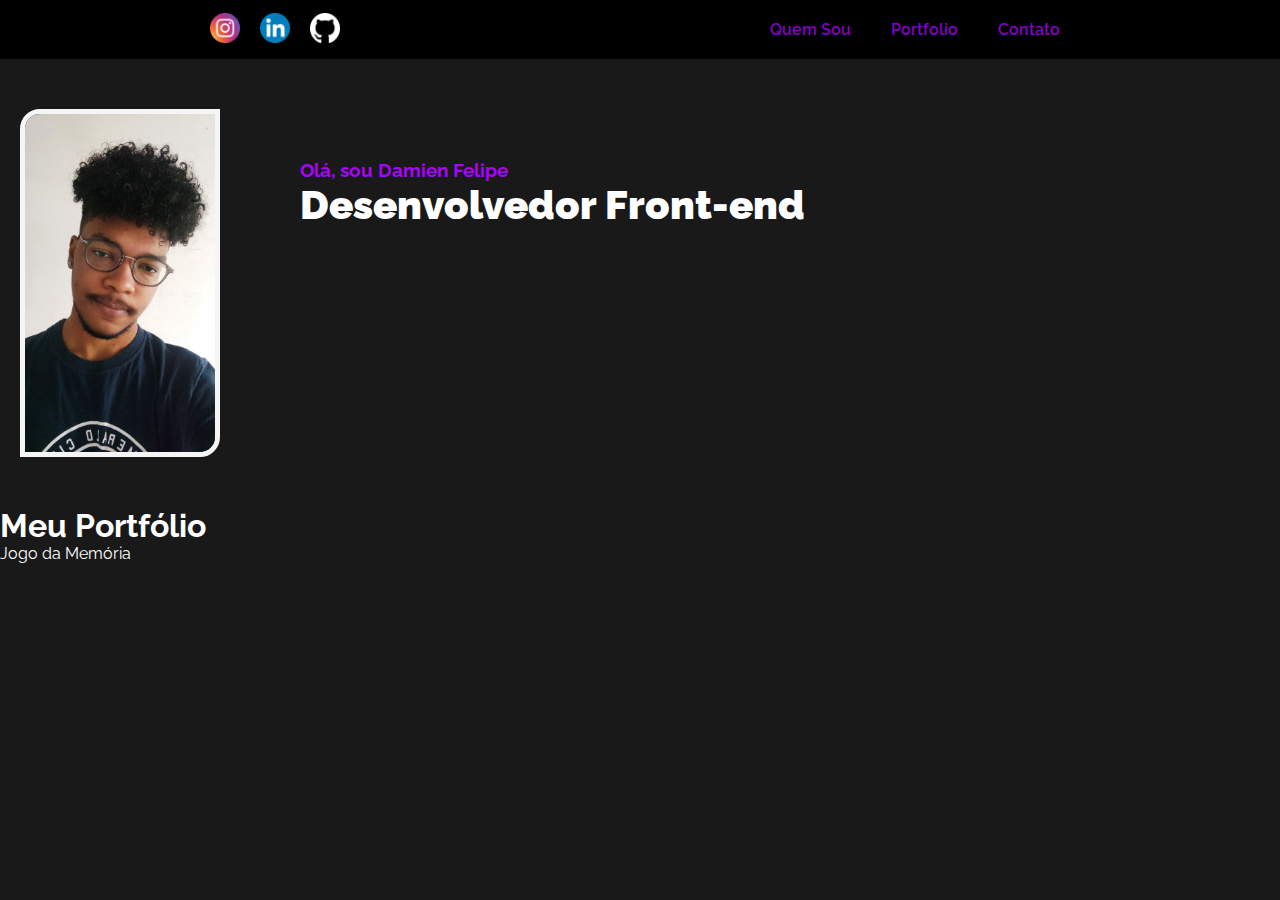
==== index.html @ bb74174b "style" ====
<!DOCTYPE html>
<html lang="pt-br">

<head>
    <meta charset="UTF-8">
    <meta http-equiv="X-UA-Compatible" content="IE=edge">
    <meta name="viewport" content="width=device-width, initial-scale=1.0">
    <title>Damien Costa - Portfólio</title>
    <link rel="stylesheet" href="./styles/style.css">
</head>

<body>
    <header class="cabecalho">
        <nav>
            <ul class="social">
                <li><a href="https://www.instagram.com/mien.fe/" target="_blank"><img src="./imagens/instagram-icon.webp" alt="icone do instagram"></a></li>
                <li><a href="https://www.linkedin.com/in/damien-costa-969953164/" target="_blank"><img src="./imagens/linkedin-icon.png" alt="ícone do linkedin"></a></li>
                <li><a href="https://github.com/mienblack" target="_blank"><img src="./imagens/github-icon.png" alt="ícone do github"></a></li>
            </ul>
            <ul id="nav-list">
                <li><a href="#about">Quem Sou</a></li>
                <li><a href="#project">Portfolio</a></li>
                <li><a href="#contact">Contato</a></li>
            </ul>
        </nav>

    </header>
    <div id="about">
        <img src="./imagens/IMG_20220129_122027_430.jpg" alt="">
        <div id="about-text">
            <p class="firstP">Olá, sou Damien Felipe</p>
            <p class="secondP">Desenvolvedor Front-end</p>
            <p class="thirdP"></p>
        </div>
    </div>

    <main id="project">
        <h1>Meu Portfólio</h1>
        <ul class="project-list">
            <li>Jogo da Memória</li>
        </ul>

    </main>
    <div id="contact">
        <form action=""></form>
    </div>
    <footer>

    </footer>

    <script src="./scripts/script.js"></script>
</body>

</html>
---- styles/style.css ----
@import url('https://fonts.googleapis.com/css2?family=Raleway:wght@300;400;500;600;700;800;900&display=swap');

* {
    margin: 0;
    padding: 0;
    box-sizing: border-box;
}

body {
    background-color: rgba(0, 0, 0, 0.90);
    color: white;
    font-family: 'Raleway', sans-serif;
}

nav {
    display: flex;
    justify-content: space-around;
    align-items: center;
    color: #8500C9;
    background-color: black;
    font-weight: 600;
}

.social {
    display: flex;
    justify-content: space-between;
}

li img {
    width: 30px;
    margin: 10px;
}

#nav-list {
    display: flex;
    justify-items: space-between;
}

#nav-list>li {
    padding: 20px;
}

ul {
    list-style-type: none;
}

#about {
    margin-top: 50px;
    display: flex;
}

#about img {
    width: 200px;
    margin: 0 50px 50px 20px;
    border: 5px solid whitesmoke;
    border-radius: 20px 0;
}

#about-text {
    padding: 50px 0 0 30px;
}

.firstP {
    color: #A804FB;
    font-weight: 700;
    font-size: 1.2rem;
}

.secondP {
    font-size: 2.5rem;
    font-weight: 900;
}

a {
    text-decoration: none;
    color: #8500C9;
}

a:hover {
    text-decoration: underline;
}
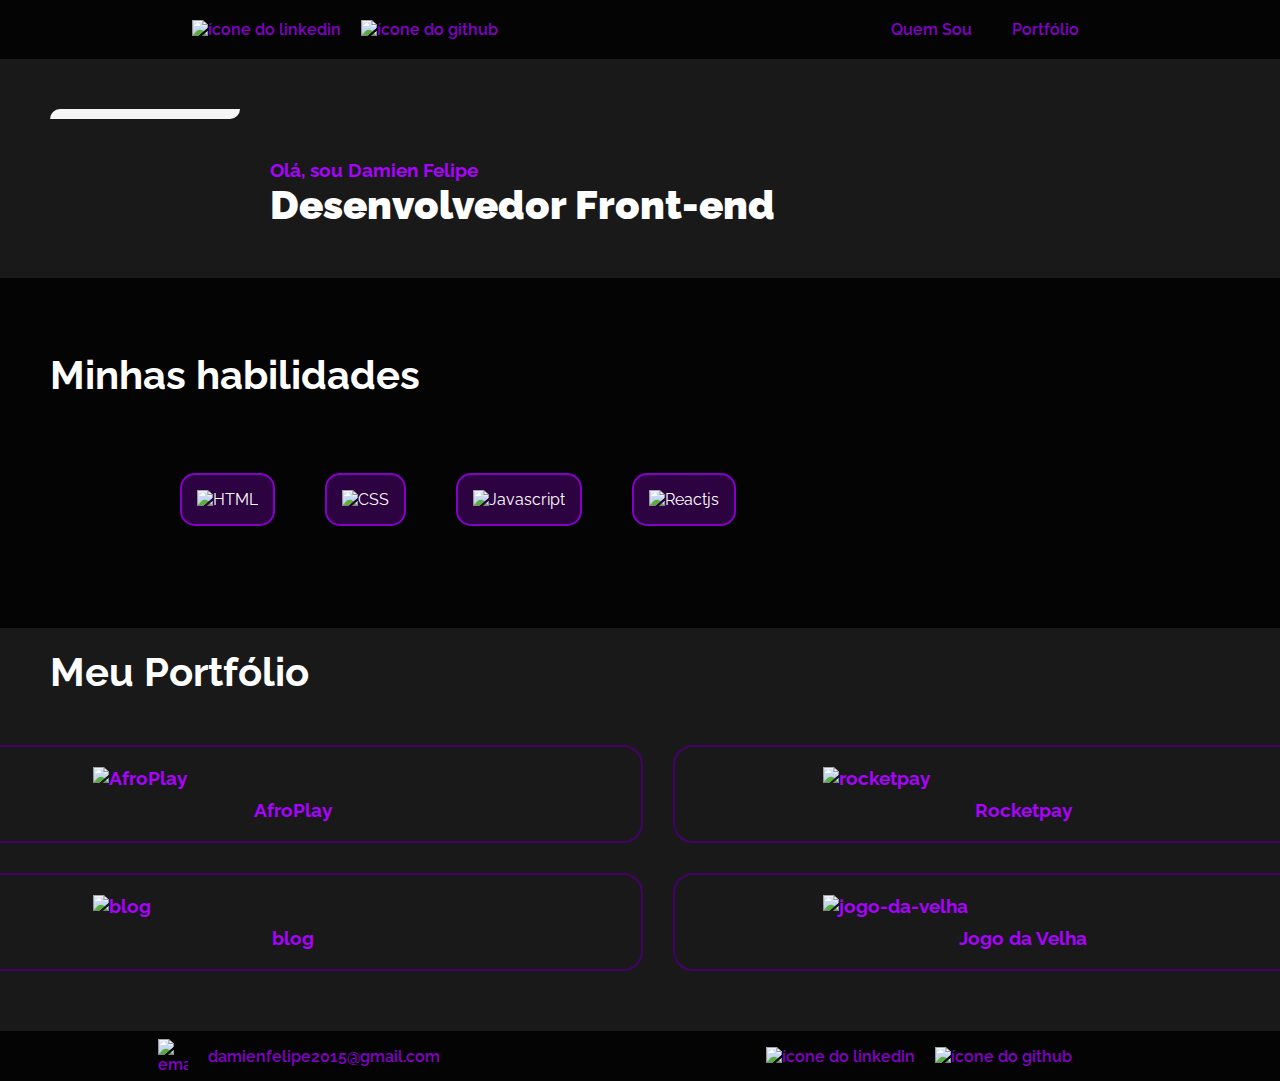
==== commit b69a74ce: "techs" ====
--- a/index.html
+++ b/index.html
@@ -2,53 +2,120 @@
 <html lang="pt-br">
 
 <head>
-    <meta charset="UTF-8">
-    <meta http-equiv="X-UA-Compatible" content="IE=edge">
-    <meta name="viewport" content="width=device-width, initial-scale=1.0">
-    <title>Damien Costa - Portfólio</title>
-    <link rel="stylesheet" href="./styles/style.css">
+  <meta charset="UTF-8" />
+  <meta http-equiv="X-UA-Compatible" content="IE=edge" />
+  <meta name="viewport" content="width=device-width, initial-scale=1.0" />
+  <title>Damien Felipe - Portfólio</title>
+  <link rel="shortcut icon" href="./images/mienDesenho.png" type="image/png" />
+  <link rel="stylesheet" href="./styles/style.css" />
+  <link rel="stylesheet" href="./styles/responsivo.css">
 </head>
 
 <body>
-    <header class="cabecalho">
-        <nav>
-            <ul class="social">
-                <li><a href="https://www.instagram.com/mien.fe/" target="_blank"><img src="./imagens/instagram-icon.webp" alt="icone do instagram"></a></li>
-                <li><a href="https://www.linkedin.com/in/damien-costa-969953164/" target="_blank"><img src="./imagens/linkedin-icon.png" alt="ícone do linkedin"></a></li>
-                <li><a href="https://github.com/mienblack" target="_blank"><img src="./imagens/github-icon.png" alt="ícone do github"></a></li>
-            </ul>
-            <ul id="nav-list">
-                <li><a href="#about">Quem Sou</a></li>
-                <li><a href="#project">Portfolio</a></li>
-                <li><a href="#contact">Contato</a></li>
-            </ul>
-        </nav>
+  <header class="cabecalho">
+    <nav>
+      <ul class="social">
+        <li>
+          <a href="https://www.linkedin.com/in/damien-costa/" target="_blank"><img
+              src="./images/linkedin-icon.png" alt="ícone do linkedin" /></a>
+        </li>
+        <li>
+          <a href="https://github.com/mienblack" target="_blank"><img src="./images/github-icon.png"
+              alt="ícone do github" /></a>
+        </li>
+      </ul>
+      <ul id="nav-list">
+        <li><a href="#about">Quem Sou</a></li>
+        <li><a href="#project">Portfólio</a></li>
+        <!--<li><a href="#contact">Contato</a></li>-->
+      </ul>
+    </nav>
+  </header>
+  <div id="about">
+    <img src="./images/IMG_20220129_122027_430.jpg" alt="" />
+    <div id="about-text">
+      <p class="firstP">Olá, sou Damien Felipe</p>
+      <p class="secondP">Desenvolvedor Front-end</p>
+    </div>
+  </div>
 
-    </header>
-    <div id="about">
-        <img src="./imagens/IMG_20220129_122027_430.jpg" alt="">
-        <div id="about-text">
-            <p class="firstP">Olá, sou Damien Felipe</p>
-            <p class="secondP">Desenvolvedor Front-end</p>
-            <p class="thirdP"></p>
-        </div>
+  <section id="techs">
+    <h1>Minhas habilidades</h1>
+    <ul class="divTechs">
+      <li>
+        <img src="https://cdn.jsdelivr.net/gh/devicons/devicon/icons/html5/html5-plain.svg" title="HTML" />
+      </li>
+      <li>
+        <img src="https://cdn.jsdelivr.net/gh/devicons/devicon/icons/css3/css3-plain.svg" title="CSS" />
+      </li>
+      <li>
+        <img src="https://cdn.jsdelivr.net/gh/devicons/devicon/icons/javascript/javascript-plain.svg"
+          title="Javascript" />
+      </li>
+      <li>
+        <img src="https://cdn.jsdelivr.net/gh/devicons/devicon/icons/react/react-original.svg" title="Reactjs" />
+      </li>
+    </ul>
+  </section>
+
+  <main id="project">
+    <h1>Meu Portfólio</h1>
+    <div class="project-div">
+      <a href="https://afroplay.vercel.app/" title="AfroPlay" target="_blank">
+        <figure>
+          <img src="./images/AfroPlay.png" alt="AfroPlay" />
+          <figcaption>AfroPlay</figcaption>
+        </figure>
+      </a>
+      <a href="https://rocketpay-ten-gamma.vercel.app/" title="Rocketpay" target="_blank">
+        <figure>
+          <img src="./images/rocketpay.png" alt="rocketpay" />
+          <figcaption>Rocketpay</figcaption>
+        </figure>
+      </a>
     </div>
+    <div class="project-div">
+      <a href="https://mienblack.github.io/blog/" title="blog" target="_blank">
+        <figure>
+          <img src="./images/blog.png" alt="blog" />
+          <figcaption>blog</figcaption>
+        </figure>
+      </a>
+      <a href="https://mienblack.github.io/jogo-da-velha/" title="Jogo da velha" target="_blank">
+        <figure>
+          <img src="./images/jogo-da-velha.png" alt="jogo-da-velha" />
+          <figcaption>Jogo da Velha</figcaption>
+        </figure>
+      </a>
+    </div>
+  </main>
+  <!--
+    <div id="contact">
+        <h1>Fale Comigo</h1>
+      <form class="form" method="post" action="./email.php">
+        <input class="field" type="text" name="nome" placeholder="nome">
+        <input class="field" type="email" placeholder="email">
+        <input class="field" type="text" placeholder="assunto">
+        <textarea name="mensagem" placeholder="Escreva aqui a sua mensagem" cols="30" rows="10"></textarea>
+        <button type="submit">Enviar contato<img src="./images/send-icon.png"></button>
+      </form>
+    </div>
+    -->
+  <footer>
+    <div class="div-email"><img class="email" alt="email" src="./images/email.png"/><p>damienfelipe2015@gmail.com</p></div>
+    <ul class="social">
+      <li>
+        <a href="https://www.linkedin.com/in/damien-costa/" target="_blank"><img
+            src="./images/linkedin-icon.png" alt="ícone do linkedin" /></a>
+      </li>
+      <li>
+        <a href="https://github.com/mienblack" target="_blank"><img src="./images/github-icon.png"
+            alt="ícone do github" /></a>
+      </li>
+    </ul>
+  </footer>
 
-    <main id="project">
-        <h1>Meu Portfólio</h1>
-        <ul class="project-list">
-            <li>Jogo da Memória</li>
-        </ul>
-
-    </main>
-    <div id="contact">
-        <form action=""></form>
-    </div>
-    <footer>
-
-    </footer>
-
-    <script src="./scripts/script.js"></script>
+  <script src="./scripts/script.js"></script>
 </body>
 
 </html>--- a/styles/style.css
+++ b/styles/style.css
@@ -1,81 +1,185 @@
-@import url('https://fonts.googleapis.com/css2?family=Raleway:wght@300;400;500;600;700;800;900&display=swap');
+@import url("https://fonts.googleapis.com/css2?family=Raleway:wght@300;400;500;600;700;800;900&display=swap");
 
 * {
-    margin: 0;
-    padding: 0;
-    box-sizing: border-box;
+  margin: 0;
+  padding: 0;
+  box-sizing: border-box;
 }
 
 body {
-    background-color: rgba(0, 0, 0, 0.90);
-    color: white;
-    font-family: 'Raleway', sans-serif;
+  overflow-x: hidden;
+  width: 100vw;
+  display: flex;
+  flex-direction: column;
+  justify-content: space-between;
+  min-height: 100vh;
+  background-color: rgba(0, 0, 0, 0.9);
+  color: white;
+  font-family: "Raleway", sans-serif;
 }
 
-nav {
-    display: flex;
-    justify-content: space-around;
-    align-items: center;
-    color: #8500C9;
-    background-color: black;
-    font-weight: 600;
+nav,
+footer {
+  display: flex;
+  justify-content: space-around;
+  align-items: center;
+  color: #8500c9;
+  background-color: #050404;
+  font-weight: 600;
 }
 
 .social {
-    display: flex;
-    justify-content: space-between;
+  display: flex;
+  justify-content: space-between;
 }
 
 li img {
-    width: 30px;
-    margin: 10px;
+  width: 30px;
+  margin: 10px;
 }
 
 #nav-list {
-    display: flex;
-    justify-items: space-between;
+  display: flex;
+  justify-items: space-between;
 }
 
-#nav-list>li {
-    padding: 20px;
+#nav-list > li {
+  padding: 20px;
 }
 
 ul {
-    list-style-type: none;
+  list-style-type: none;
 }
 
 #about {
-    margin-top: 50px;
-    display: flex;
+  padding: 50px 0;
+  display: flex;
+  align-items: flex-start;
 }
 
 #about img {
-    width: 200px;
-    margin: 0 50px 50px 20px;
-    border: 5px solid whitesmoke;
-    border-radius: 20px 0;
+  width: 190px;
+  margin-left: 50px;
+  border: 5px solid whitesmoke;
+  border-radius: 20px 0;
 }
 
 #about-text {
-    padding: 50px 0 0 30px;
+  padding: 50px 0 0 30px;
+  max-width: 600px;
 }
 
 .firstP {
-    color: #A804FB;
-    font-weight: 700;
-    font-size: 1.2rem;
+  color: #a804fb;
+  font-weight: 700;
+  font-size: 1.2rem;
 }
 
 .secondP {
-    font-size: 2.5rem;
-    font-weight: 900;
+  font-size: 2.5rem;
+  font-weight: 900;
+}
+
+#techs {
+  background-color: #050404;
+  display: flex;
+  flex-direction: column;
+  justify-content: space-around;
+  padding: 50px;
+  margin-bottom: 20px;
+  height: 350px;
+}
+
+#techs h1 {
+  font-size: 2.5rem;
+  font-weight: 700;
+}
+
+.divTechs {
+  margin-left: 100px;
+  padding: 20px;
+  width: fit-content;
+  display: flex;
+  gap: 30px;
+}
+
+.divTechs img {
+  background-color: rgba(83, 0, 124, 0.5);
+  border: 2px solid #8500c9;
+  border-radius: 15px;
+  padding: 15px;
+  width: 80px;
 }
 
 a {
-    text-decoration: none;
-    color: #8500C9;
+  text-decoration: none;
+  color: #8500c9;
 }
 
 a:hover {
-    text-decoration: underline;
-}+  text-decoration: underline;
+}
+
+#project {
+  width: 95%;
+  display: flex;
+  flex-direction: column;
+  gap: 30px;
+  margin-left: 50px;
+  margin-bottom: 20px;
+}
+
+.project-div {
+  align-self: center;
+  display: flex;
+  gap: 30px;
+}
+
+#project h1 {
+  font-size: 2.5rem;
+  font-weight: 700;
+  margin-bottom: 20px;
+}
+
+.project-div figure {
+  width: 700px;
+  display: flex;
+  flex-direction: column;
+  justify-content: space-between;
+  align-items: center;
+  font-weight: bold;
+  font-size: 1.2rem;
+  color: #a804fb;
+  border: 2px solid #460069;
+  border-radius: 20px;
+  padding: 20px;
+}
+
+.project-div figure figcaption {
+  margin-top: 10px;
+}
+
+figure img {
+  width: 400px;
+}
+
+footer {
+  justify-content: space-around;
+  align-items: center;
+  margin-top: 40px;
+  height: 50px;
+}
+
+footer .div-email {
+  display: flex;
+  align-items: center;
+  gap: 20px;
+}
+
+footer .email {
+  width: 30px;
+}
+
+footer ul {
+  margin-right: 40px;
+}
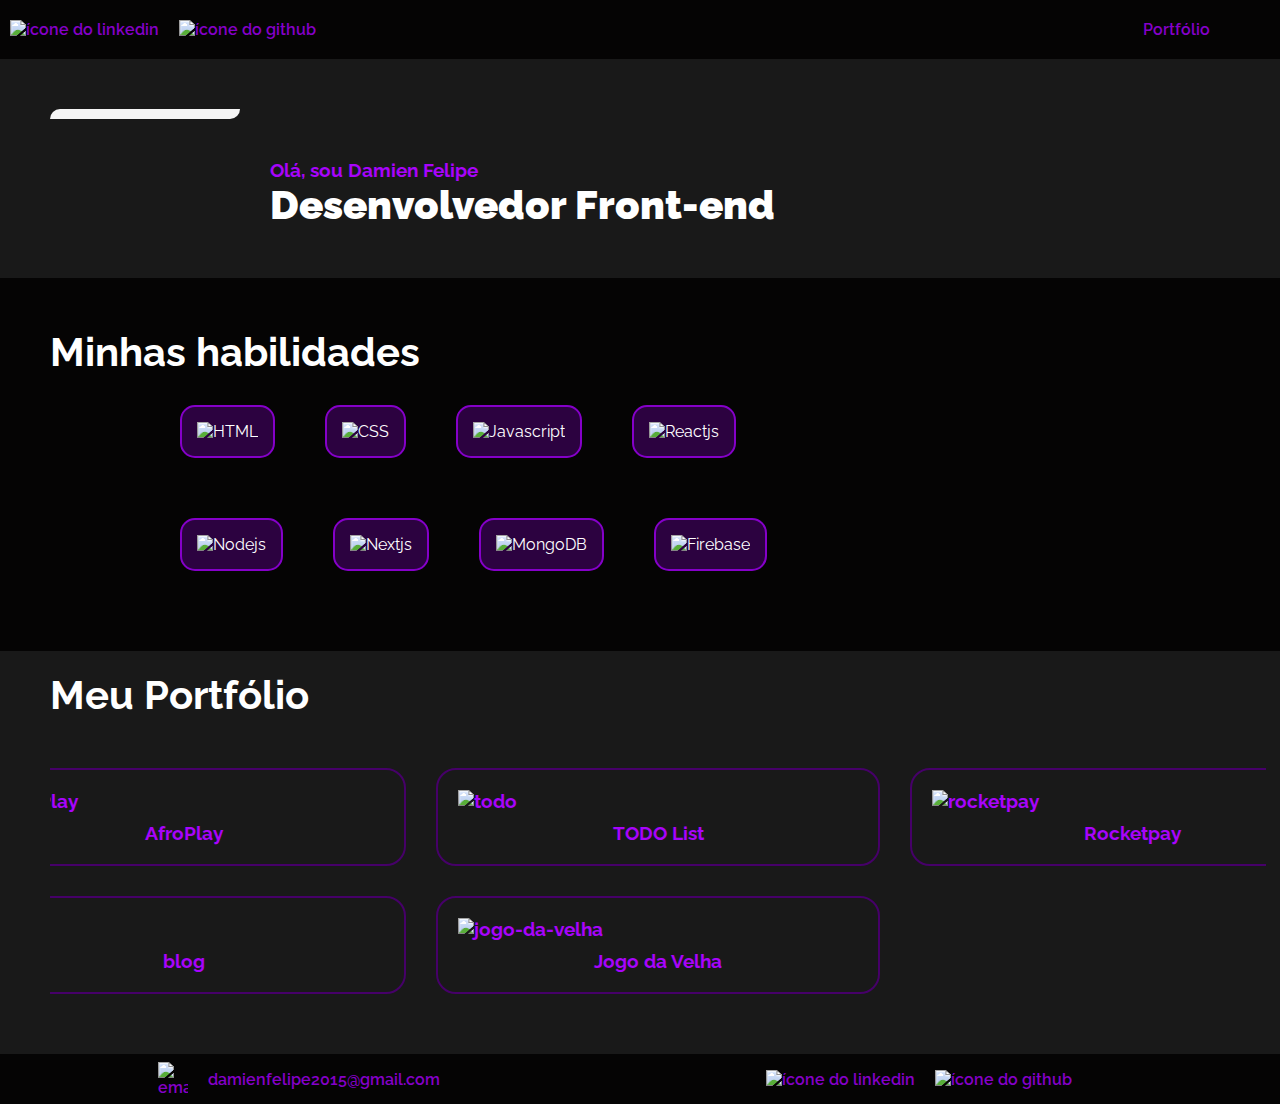
==== commit 23d82532: "format" ====
--- a/index.html
+++ b/index.html
@@ -8,7 +8,7 @@
   <title>Damien Felipe - Portfólio</title>
   <link rel="shortcut icon" href="./images/mienDesenho.png" type="image/png" />
   <link rel="stylesheet" href="./styles/style.css" />
-  <link rel="stylesheet" href="./styles/responsivo.css">
+  <link rel="stylesheet" href="./styles/responsivo.css" />
 </head>
 
 <body>
@@ -16,8 +16,8 @@
     <nav>
       <ul class="social">
         <li>
-          <a href="https://www.linkedin.com/in/damien-costa/" target="_blank"><img
-              src="./images/linkedin-icon.png" alt="ícone do linkedin" /></a>
+          <a href="https://www.linkedin.com/in/damien-costa/" target="_blank"><img src="./images/linkedin-icon.png"
+              alt="ícone do linkedin" /></a>
         </li>
         <li>
           <a href="https://github.com/mienblack" target="_blank"><img src="./images/github-icon.png"
@@ -25,7 +25,7 @@
         </li>
       </ul>
       <ul id="nav-list">
-        <li><a href="#about">Quem Sou</a></li>
+        <!--<li><a href="#about">Quem Sou</a></li>-->
         <li><a href="#project">Portfólio</a></li>
         <!--<li><a href="#contact">Contato</a></li>-->
       </ul>
@@ -41,6 +41,12 @@
 
   <section id="techs">
     <h1>Minhas habilidades</h1>
+    <div id="description">
+      <p class="d-html"></p>
+      <p class="d-css"></p>
+      <p class="d-js"></p>
+      <p class="d-react"></p>
+    </div>
     <ul class="divTechs">
       <li>
         <img src="https://cdn.jsdelivr.net/gh/devicons/devicon/icons/html5/html5-plain.svg" title="HTML" />
@@ -56,6 +62,20 @@
         <img src="https://cdn.jsdelivr.net/gh/devicons/devicon/icons/react/react-original.svg" title="Reactjs" />
       </li>
     </ul>
+    <ul class="divTechs">
+      <li>
+        <img src="https://cdn.jsdelivr.net/gh/devicons/devicon/icons/nodejs/nodejs-original.svg" title="Nodejs" />
+      </li>
+      <li>
+        <img src="https://cdn.jsdelivr.net/gh/devicons/devicon/icons/nextjs/nextjs-original.svg" title="Nextjs" />
+      </li>
+      <li>
+        <img src="https://cdn.jsdelivr.net/gh/devicons/devicon/icons/mongodb/mongodb-original.svg" title="MongoDB" />
+      </li>
+      <li>
+        <img src="https://cdn.jsdelivr.net/gh/devicons/devicon/icons/firebase/firebase-plain.svg" title="Firebase" />
+      </li>
+    </ul>
   </section>
 
   <main id="project">
@@ -67,14 +87,18 @@
           <figcaption>AfroPlay</figcaption>
         </figure>
       </a>
-      <a href="https://rocketpay-ten-gamma.vercel.app/" title="Rocketpay" target="_blank">
+      <a href="https://todo-list-mien.vercel.app/" title="TODO List" target="_blank">
+        <figure>
+          <img src="./images/todo.png" alt="todo" />
+          <figcaption>TODO List</figcaption>
+        </figure>
+      </a>
+      <a href="https://rocketpay-mien.vercel.app/" title="Rocketpay" target="_blank">
         <figure>
           <img src="./images/rocketpay.png" alt="rocketpay" />
           <figcaption>Rocketpay</figcaption>
         </figure>
       </a>
-    </div>
-    <div class="project-div">
       <a href="https://mienblack.github.io/blog/" title="blog" target="_blank">
         <figure>
           <img src="./images/blog.png" alt="blog" />
@@ -102,11 +126,14 @@
     </div>
     -->
   <footer>
-    <div class="div-email"><img class="email" alt="email" src="./images/email.png"/><p>damienfelipe2015@gmail.com</p></div>
+    <div class="div-email">
+      <img class="email" alt="email" src="./images/email.png" />
+      <p>damienfelipe2015@gmail.com</p>
+    </div>
     <ul class="social">
       <li>
-        <a href="https://www.linkedin.com/in/damien-costa/" target="_blank"><img
-            src="./images/linkedin-icon.png" alt="ícone do linkedin" /></a>
+        <a href="https://www.linkedin.com/in/damien-costa/" target="_blank"><img src="./images/linkedin-icon.png"
+            alt="ícone do linkedin" /></a>
       </li>
       <li>
         <a href="https://github.com/mienblack" target="_blank"><img src="./images/github-icon.png"
@@ -115,7 +142,7 @@
     </ul>
   </footer>
 
-  <script src="./scripts/script.js"></script>
+  <script src="./script.js"></script>
 </body>
 
 </html>--- a/styles/style.css
+++ b/styles/style.css
@@ -7,12 +7,12 @@
 }
 
 body {
+  max-width: 100%;
   overflow-x: hidden;
-  width: 100vw;
-  display: flex;
-  flex-direction: column;
-  justify-content: space-between;
   min-height: 100vh;
+  display: flex;
+  flex-direction: column;
+  justify-content: space-between;
   background-color: rgba(0, 0, 0, 0.9);
   color: white;
   font-family: "Raleway", sans-serif;
@@ -21,13 +21,20 @@
 nav,
 footer {
   display: flex;
-  justify-content: space-around;
   align-items: center;
   color: #8500c9;
   background-color: #050404;
   font-weight: 600;
 }
 
+nav {
+  justify-content: space-between;
+}
+
+footer {
+  justify-content: space-around;
+}
+
 .social {
   display: flex;
   justify-content: space-between;
@@ -40,10 +47,11 @@
 
 #nav-list {
   display: flex;
+  margin-right: 50px;
   justify-items: space-between;
 }
 
-#nav-list > li {
+#nav-list>li {
   padding: 20px;
 }
 
@@ -87,12 +95,13 @@
   justify-content: space-around;
   padding: 50px;
   margin-bottom: 20px;
-  height: 350px;
+  height: fit-content;
 }
 
 #techs h1 {
   font-size: 2.5rem;
   font-weight: 700;
+  position: relative;
 }
 
 .divTechs {
@@ -111,6 +120,30 @@
   width: 80px;
 }
 
+#description {
+  position: absolute;
+  right: 100px;
+  padding: 30px;
+  display: none;
+  align-items: center;
+
+  background-color: rgba(134, 0, 201, 0.5);
+  border-radius: 20px;
+  box-shadow: 10px 10px rgba(83, 0, 124, 0.5);
+
+  max-width: 600px;
+  height: 250px;
+  width: fit-content;
+  text-align: center;
+}
+
+.d-html,
+.d-css,
+.d-js,
+.d-react {
+  display: none;
+}
+
 a {
   text-decoration: none;
   color: #8500c9;
@@ -131,7 +164,8 @@
 
 .project-div {
   align-self: center;
-  display: flex;
+  display: grid;
+  grid-template: 1fr 1fr/ 1fr 1fr 1fr;
   gap: 30px;
 }
 
@@ -142,7 +176,7 @@
 }
 
 .project-div figure {
-  width: 700px;
+  width: 100%;
   display: flex;
   flex-direction: column;
   justify-content: space-between;
@@ -171,6 +205,7 @@
 }
 
 footer .div-email {
+  font-size: 12pt;
   display: flex;
   align-items: center;
   gap: 20px;
@@ -183,3 +218,10 @@
 footer ul {
   margin-right: 40px;
 }
+
+@media screen and (max-width: 412px) {
+  .project-div {
+    display: flex;
+    flex-direction: column;
+  }
+}--- a/styles/responsivo.css
+++ b/styles/responsivo.css
@@ -0,0 +1,131 @@
+@media screen and (max-width: 912px) {
+  .project-div {
+    align-self: flex-start;
+  }
+}
+
+@media screen and (max-width: 1400px) {
+  #project {
+    overflow-x: scroll;
+  }
+}
+
+@media screen and (max-width: 700px) {
+  #project {
+    overflow-x: initial;
+  }
+
+  .project-div {
+    display: flex;
+    flex-direction: column;
+    align-self: flex-start;
+  }
+
+  .project-div figure {
+    width: fit-content;
+  }
+
+  #techs {
+    padding: 20px;
+  }
+
+  .divTechs {
+    margin-left: 0;
+    padding: 20px;
+    width: fit-content;
+    gap: 10px;
+  }
+
+  .divTechs img {
+    border-radius: 10px;
+    padding: 10px;
+    width: 60px;
+  }
+}
+
+@media screen and (max-width: 540px) {
+  #about {
+    margin: 50px 0;
+  }
+
+  li img {
+    width: 20px;
+  }
+
+  footer .email {
+    width: 12px;
+  }
+
+  nav,
+  footer .div-email {
+    font-size: 0.6rem;
+  }
+
+  footer .div-email {
+    flex-direction: column-reverse;
+    gap: 5px;
+  }
+
+  #about img {
+    width: 100px;
+    margin-left: 20px;
+    border: 5px solid whitesmoke;
+    border-radius: 20px 0;
+  }
+
+  #about-text {
+    padding: 30px 0 0 10px;
+  }
+
+  .firstP {
+    color: #a804fb;
+    font-weight: 700;
+    font-size: 0.8rem;
+  }
+
+  .secondP {
+    font-size: 1.1rem;
+    font-weight: 900;
+  }
+
+  .thirdP {
+    font-size: 0.6rem;
+    margin-top: 10px;
+  }
+
+  #techs h1 {
+    font-size: 1rem;
+    font-weight: 700;
+  }
+
+  #project {
+    margin-left: 20px;
+    margin-bottom: 10px;
+  }
+
+  #project h1 {
+    font-size: 1rem;
+    font-weight: 700;
+    margin-bottom: 10px;
+  }
+
+  .project-div figure {
+    font-size: 0.8rem;
+    padding: 10px;
+    margin-right: 50px;
+  }
+
+  .project-div figure figcaption {
+    margin-top: 5px;
+  }
+
+  figure img {
+    width: 70vw;
+  }
+
+  .divTechs img {
+    border-radius: 5px;
+    padding: 5px;
+    width: 30px;
+  }
+}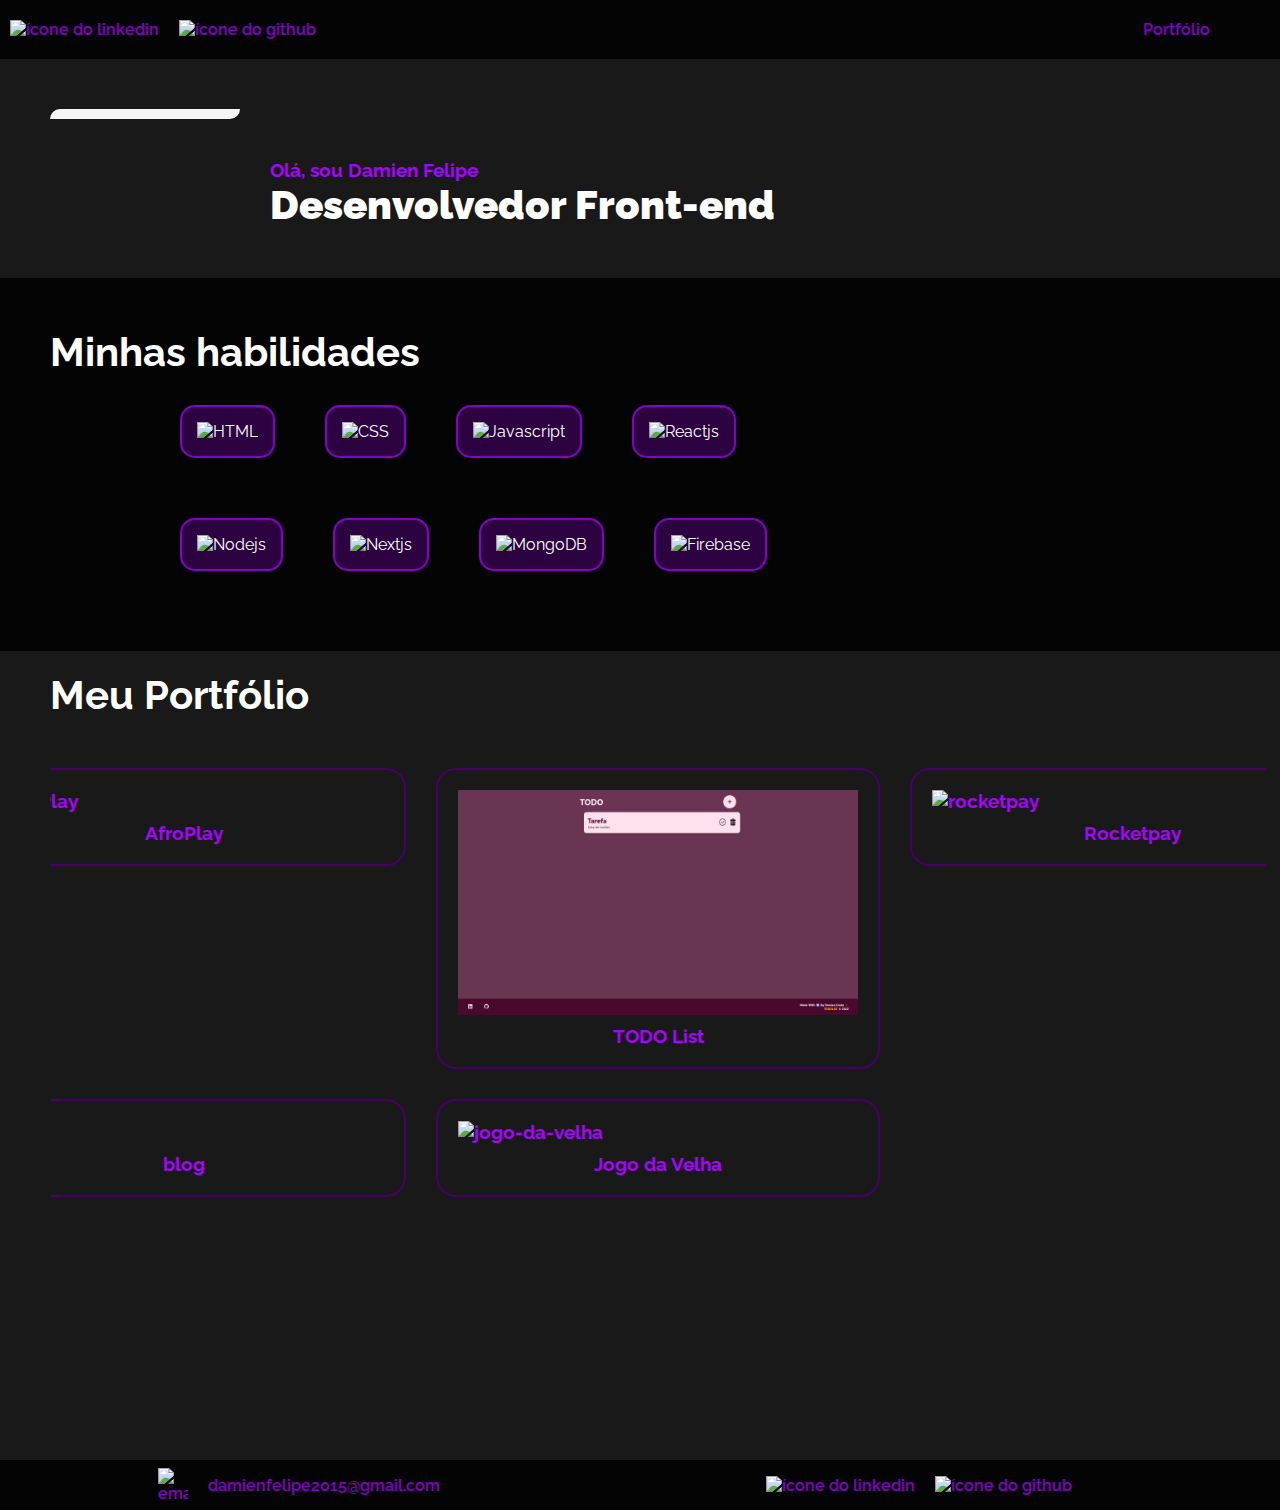
==== commit b46a15a9: "todo" ====
--- a/index.html
+++ b/index.html
@@ -83,13 +83,13 @@
     <div class="project-div">
       <a href="https://afroplay.vercel.app/" title="AfroPlay" target="_blank">
         <figure>
-          <img src="./images/AfroPlay.png" alt="AfroPlay" />
+          <img src="./images/afroplay.png" alt="AfroPlay" />
           <figcaption>AfroPlay</figcaption>
         </figure>
       </a>
       <a href="https://todo-list-mien.vercel.app/" title="TODO List" target="_blank">
         <figure>
-          <img src="./images/todo.png" alt="todo" />
+          <img src="./images/todo_list.png" alt="todo" />
           <figcaption>TODO List</figcaption>
         </figure>
       </a>
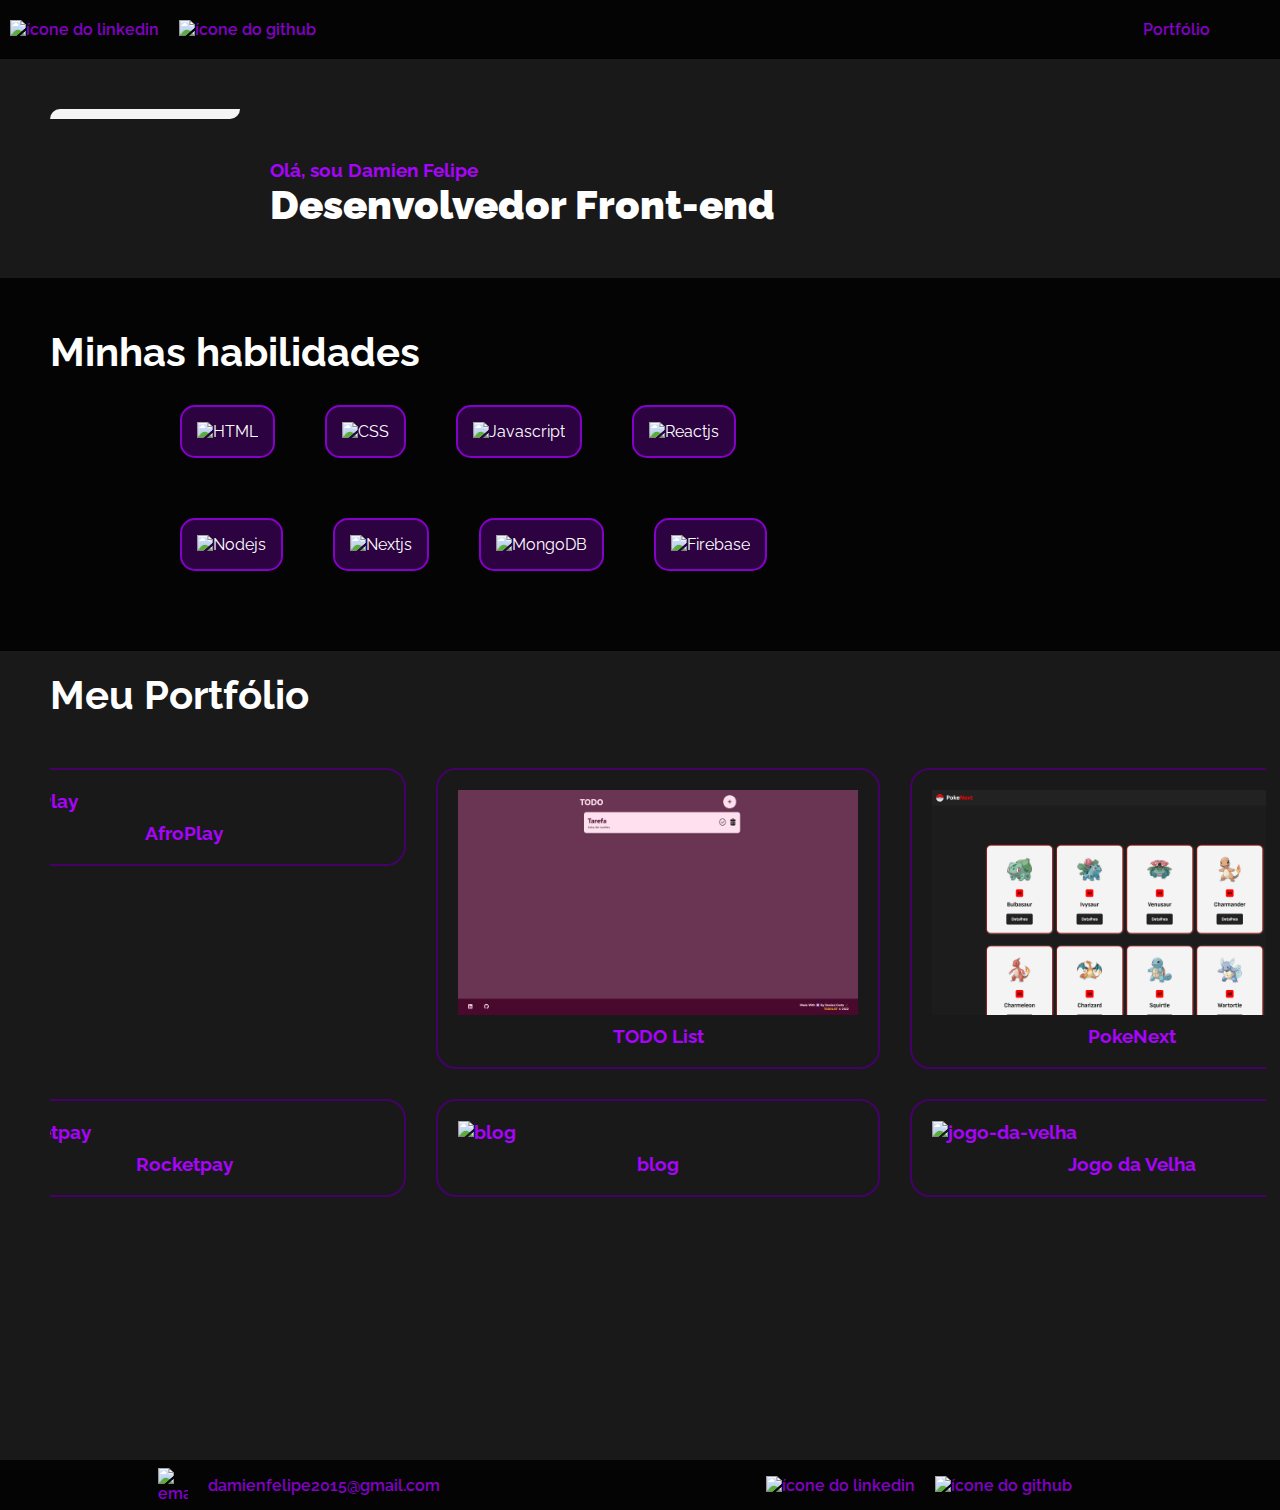
==== commit 8e809510: "pokenext" ====
--- a/index.html
+++ b/index.html
@@ -93,6 +93,12 @@
           <figcaption>TODO List</figcaption>
         </figure>
       </a>
+      <a href="https://pokenext-mien.vercel.app/" title="PokeNext" target="_blank">
+        <figure>
+          <img src="./images/pokenext.png" alt="jogo-da-velha" />
+          <figcaption>PokeNext</figcaption>
+        </figure>
+      </a>
       <a href="https://rocketpay-mien.vercel.app/" title="Rocketpay" target="_blank">
         <figure>
           <img src="./images/rocketpay.png" alt="rocketpay" />
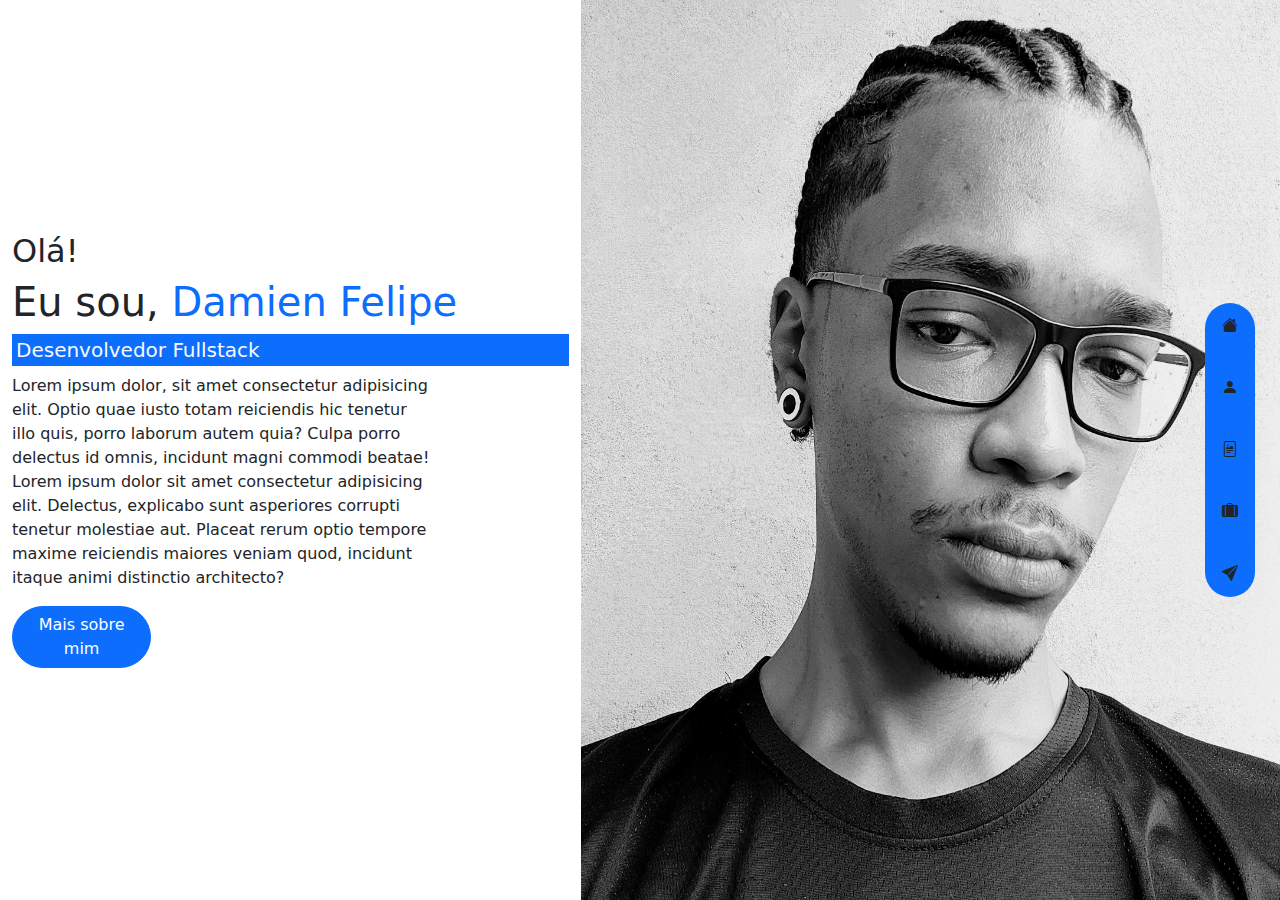
==== commit abe2f5d0: "foto_de_perfil" ====
--- a/index.html
+++ b/index.html
@@ -1,154 +1,52 @@
 <!DOCTYPE html>
-<html lang="pt-br">
+<html lang="pt-br" class="h-100">
 
 <head>
   <meta charset="UTF-8" />
   <meta http-equiv="X-UA-Compatible" content="IE=edge" />
   <meta name="viewport" content="width=device-width, initial-scale=1.0" />
-  <title>Damien Felipe - Portfólio</title>
+  <title>Damien Felipe</title>
   <link rel="shortcut icon" href="./images/mienDesenho.png" type="image/png" />
-  <link rel="stylesheet" href="./styles/style.css" />
-  <link rel="stylesheet" href="./styles/responsivo.css" />
+  <link rel="stylesheet" href="https://cdn.jsdelivr.net/npm/bootstrap@5.3.3/dist/css/bootstrap.min.css">
+  <link rel="stylesheet" href="https://cdn.jsdelivr.net/npm/bootstrap-icons@1.11.3/font/bootstrap-icons.min.css">
+  <link rel="stylesheet" href="./styles/global.css">
 </head>
 
-<body>
-  <header class="cabecalho">
-    <nav>
-      <ul class="social">
-        <li>
-          <a href="https://www.linkedin.com/in/damien-costa/" target="_blank"><img src="./images/linkedin-icon.png"
-              alt="ícone do linkedin" /></a>
-        </li>
-        <li>
-          <a href="https://github.com/mienblack" target="_blank"><img src="./images/github-icon.png"
-              alt="ícone do github" /></a>
-        </li>
-      </ul>
-      <ul id="nav-list">
-        <!--<li><a href="#about">Quem Sou</a></li>-->
-        <li><a href="#project">Portfólio</a></li>
-        <!--<li><a href="#contact">Contato</a></li>-->
-      </ul>
-    </nav>
-  </header>
-  <div id="about">
-    <img src="./images/IMG_20220129_122027_430.jpg" alt="" />
-    <div id="about-text">
-      <p class="firstP">Olá, sou Damien Felipe</p>
-      <p class="secondP">Desenvolvedor Front-end</p>
+<body class="h-100 d-flex justify-content-between w-100">
+  <div class="container d-flex flex-column justify-content-center w-50">
+    <h2>Olá!</h2>
+    <h1>Eu sou, <span class="text-primary">Damien Felipe</span></h1>
+    <h5 class="bg-primary text-light p-1">Desenvolvedor Fullstack</h5>
+    <div class="w-75 justify">
+      Lorem ipsum dolor, sit amet consectetur adipisicing elit. Optio quae iusto totam reiciendis hic
+      tenetur illo
+      quis, porro laborum autem quia? Culpa porro delectus id omnis, incidunt magni commodi beatae! Lorem ipsum dolor
+      sit amet consectetur adipisicing elit. Delectus, explicabo sunt asperiores corrupti tenetur molestiae aut. Placeat
+      rerum optio tempore maxime reiciendis maiores veniam quod, incidunt itaque animi distinctio architecto?
     </div>
+    <a href="./about.html"></a>
+    <button class="btn btn-primary mt-3 rounded-5 w-25">Mais sobre mim</button>
   </div>
-
-  <section id="techs">
-    <h1>Minhas habilidades</h1>
-    <div id="description">
-      <p class="d-html"></p>
-      <p class="d-css"></p>
-      <p class="d-js"></p>
-      <p class="d-react"></p>
-    </div>
-    <ul class="divTechs">
-      <li>
-        <img src="https://cdn.jsdelivr.net/gh/devicons/devicon/icons/html5/html5-plain.svg" title="HTML" />
-      </li>
-      <li>
-        <img src="https://cdn.jsdelivr.net/gh/devicons/devicon/icons/css3/css3-plain.svg" title="CSS" />
-      </li>
-      <li>
-        <img src="https://cdn.jsdelivr.net/gh/devicons/devicon/icons/javascript/javascript-plain.svg"
-          title="Javascript" />
-      </li>
-      <li>
-        <img src="https://cdn.jsdelivr.net/gh/devicons/devicon/icons/react/react-original.svg" title="Reactjs" />
-      </li>
-    </ul>
-    <ul class="divTechs">
-      <li>
-        <img src="https://cdn.jsdelivr.net/gh/devicons/devicon/icons/nodejs/nodejs-original.svg" title="Nodejs" />
-      </li>
-      <li>
-        <img src="https://cdn.jsdelivr.net/gh/devicons/devicon/icons/nextjs/nextjs-original.svg" title="Nextjs" />
-      </li>
-      <li>
-        <img src="https://cdn.jsdelivr.net/gh/devicons/devicon/icons/mongodb/mongodb-original.svg" title="MongoDB" />
-      </li>
-      <li>
-        <img src="https://cdn.jsdelivr.net/gh/devicons/devicon/icons/firebase/firebase-plain.svg" title="Firebase" />
-      </li>
-    </ul>
-  </section>
-
-  <main id="project">
-    <h1>Meu Portfólio</h1>
-    <div class="project-div">
-      <a href="https://afroplay.vercel.app/" title="AfroPlay" target="_blank">
-        <figure>
-          <img src="./images/afroplay.png" alt="AfroPlay" />
-          <figcaption>AfroPlay</figcaption>
-        </figure>
-      </a>
-      <a href="https://todo-list-mien.vercel.app/" title="TODO List" target="_blank">
-        <figure>
-          <img src="./images/todo_list.png" alt="todo" />
-          <figcaption>TODO List</figcaption>
-        </figure>
-      </a>
-      <a href="https://pokenext-mien.vercel.app/" title="PokeNext" target="_blank">
-        <figure>
-          <img src="./images/pokenext.png" alt="jogo-da-velha" />
-          <figcaption>PokeNext</figcaption>
-        </figure>
-      </a>
-      <a href="https://rocketpay-mien.vercel.app/" title="Rocketpay" target="_blank">
-        <figure>
-          <img src="./images/rocketpay.png" alt="rocketpay" />
-          <figcaption>Rocketpay</figcaption>
-        </figure>
-      </a>
-      <a href="https://mienblack.github.io/blog/" title="blog" target="_blank">
-        <figure>
-          <img src="./images/blog.png" alt="blog" />
-          <figcaption>blog</figcaption>
-        </figure>
-      </a>
-      <a href="https://mienblack.github.io/jogo-da-velha/" title="Jogo da velha" target="_blank">
-        <figure>
-          <img src="./images/jogo-da-velha.png" alt="jogo-da-velha" />
-          <figcaption>Jogo da Velha</figcaption>
-        </figure>
-      </a>
-    </div>
-  </main>
-  <!--
-    <div id="contact">
-        <h1>Fale Comigo</h1>
-      <form class="form" method="post" action="./email.php">
-        <input class="field" type="text" name="nome" placeholder="nome">
-        <input class="field" type="email" placeholder="email">
-        <input class="field" type="text" placeholder="assunto">
-        <textarea name="mensagem" placeholder="Escreva aqui a sua mensagem" cols="30" rows="10"></textarea>
-        <button type="submit">Enviar contato<img src="./images/send-icon.png"></button>
-      </form>
-    </div>
-    -->
-  <footer>
-    <div class="div-email">
-      <img class="email" alt="email" src="./images/email.png" />
-      <p>damienfelipe2015@gmail.com</p>
-    </div>
-    <ul class="social">
-      <li>
-        <a href="https://www.linkedin.com/in/damien-costa/" target="_blank"><img src="./images/linkedin-icon.png"
-            alt="ícone do linkedin" /></a>
-      </li>
-      <li>
-        <a href="https://github.com/mienblack" target="_blank"><img src="./images/github-icon.png"
-            alt="ícone do github" /></a>
-      </li>
-    </ul>
-  </footer>
-
-  <script src="./script.js"></script>
+  <div class="h-100">
+    <img src="./images/perfil_bw.jpg" alt="perfil" class="img-fluid h-100">
+  </div>
+  <div class="position-absolute end-0 top-50 d-flex flex-column gap-4 translate-middle p-1 rounded-5 bg-primary">
+    <a href="./index.html">
+      <i class="btn bi bi-house-fill"></i>
+    </a>
+    <a href="./about.html">
+      <i class="btn bi bi-person-fill"></i>
+    </a>
+    <a href="./curriculo.html">
+      <i class="btn bi bi-file-richtext"></i>
+    </a>
+    <a href="./portfolio.html">
+      <i class="btn bi bi-suitcase-lg-fill"></i>
+    </a>
+    <a href="./contact.html">
+      <i class="btn bi bi-send-fill"></i>
+    </a>
+  </div>
 </body>
 
 </html>